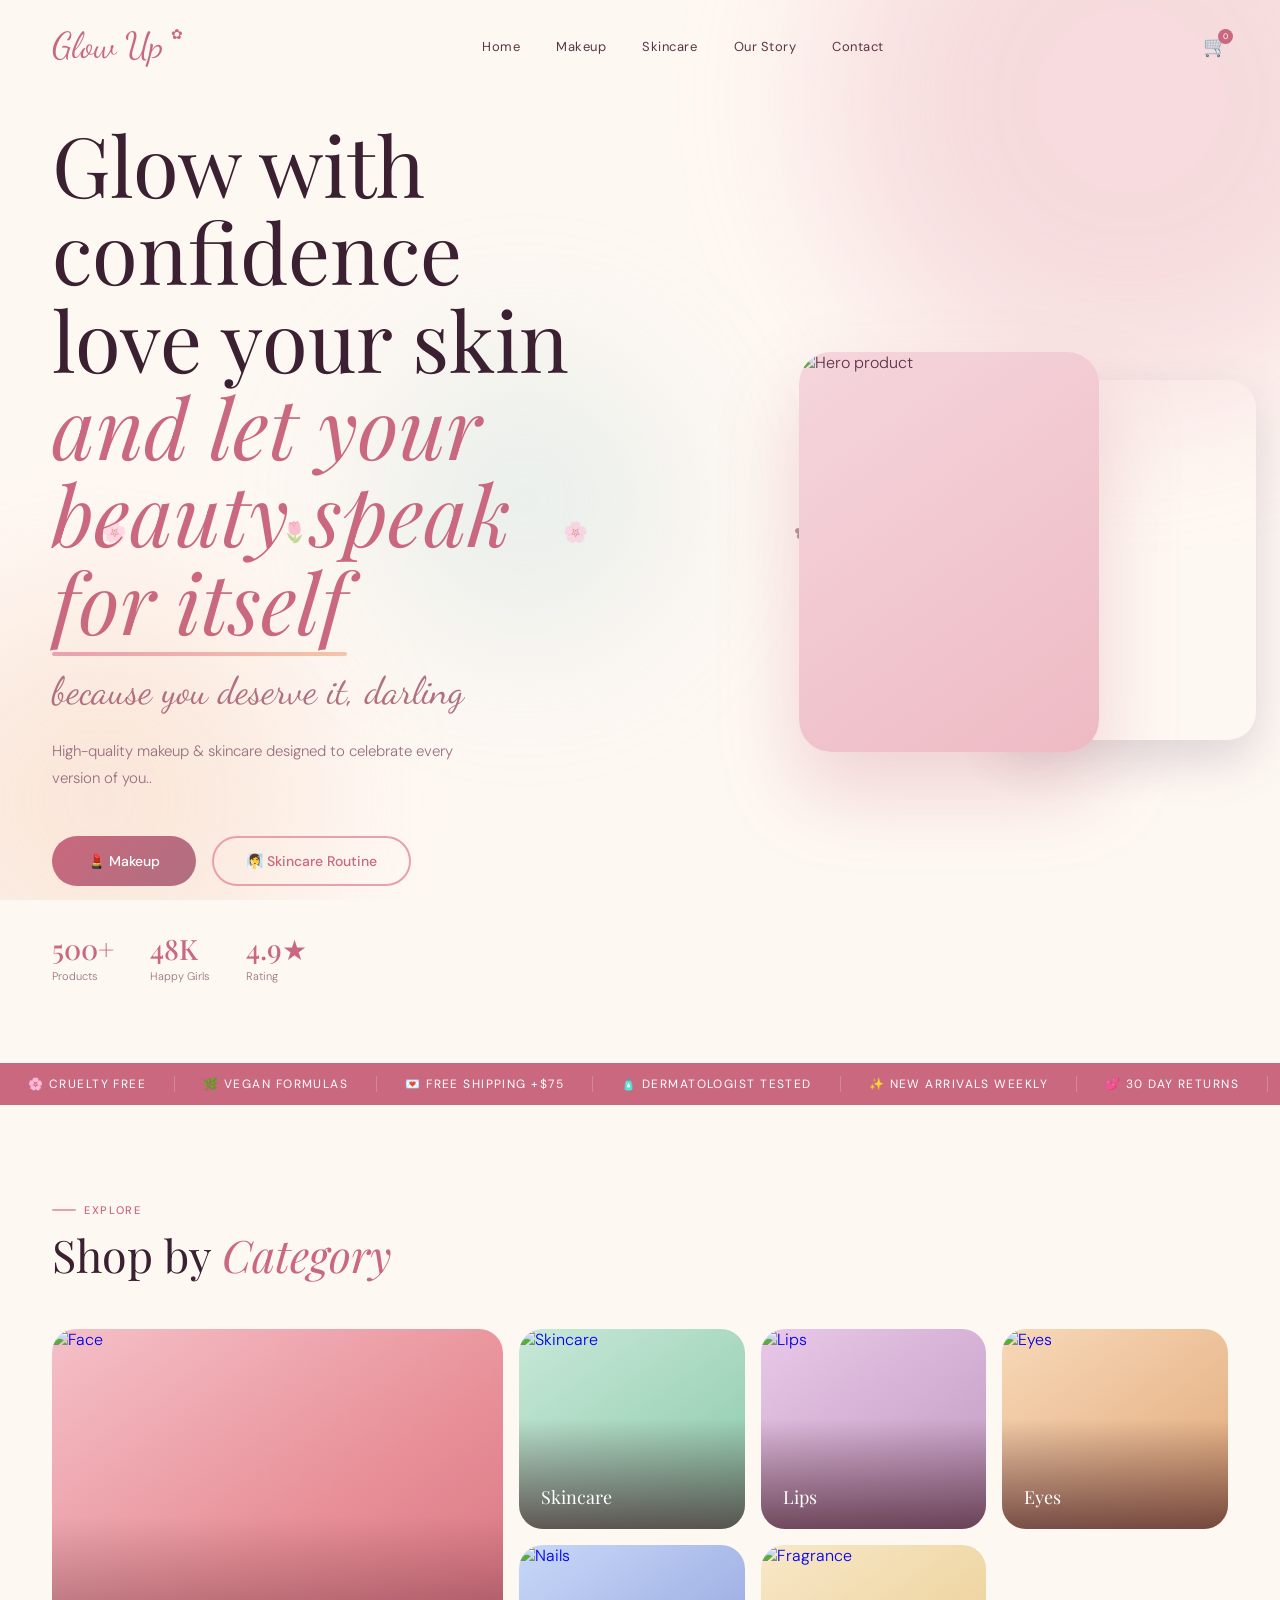
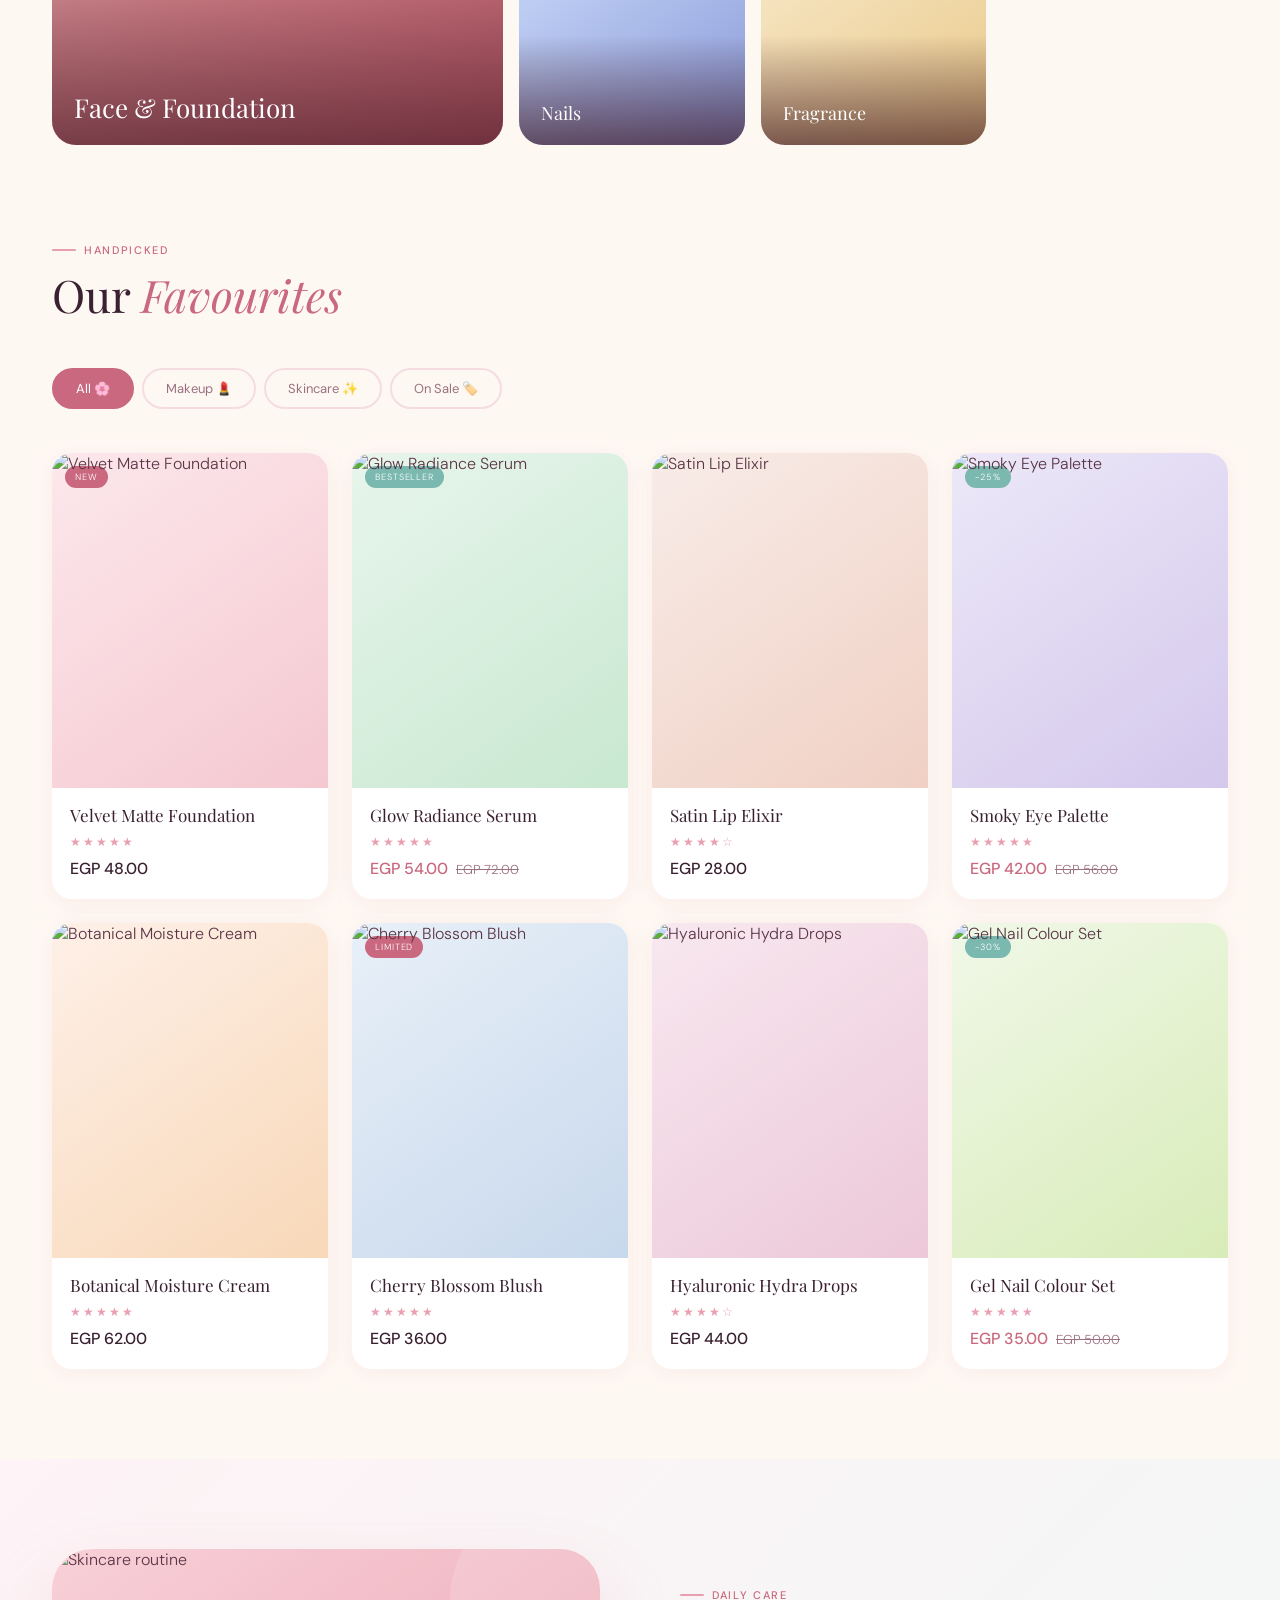
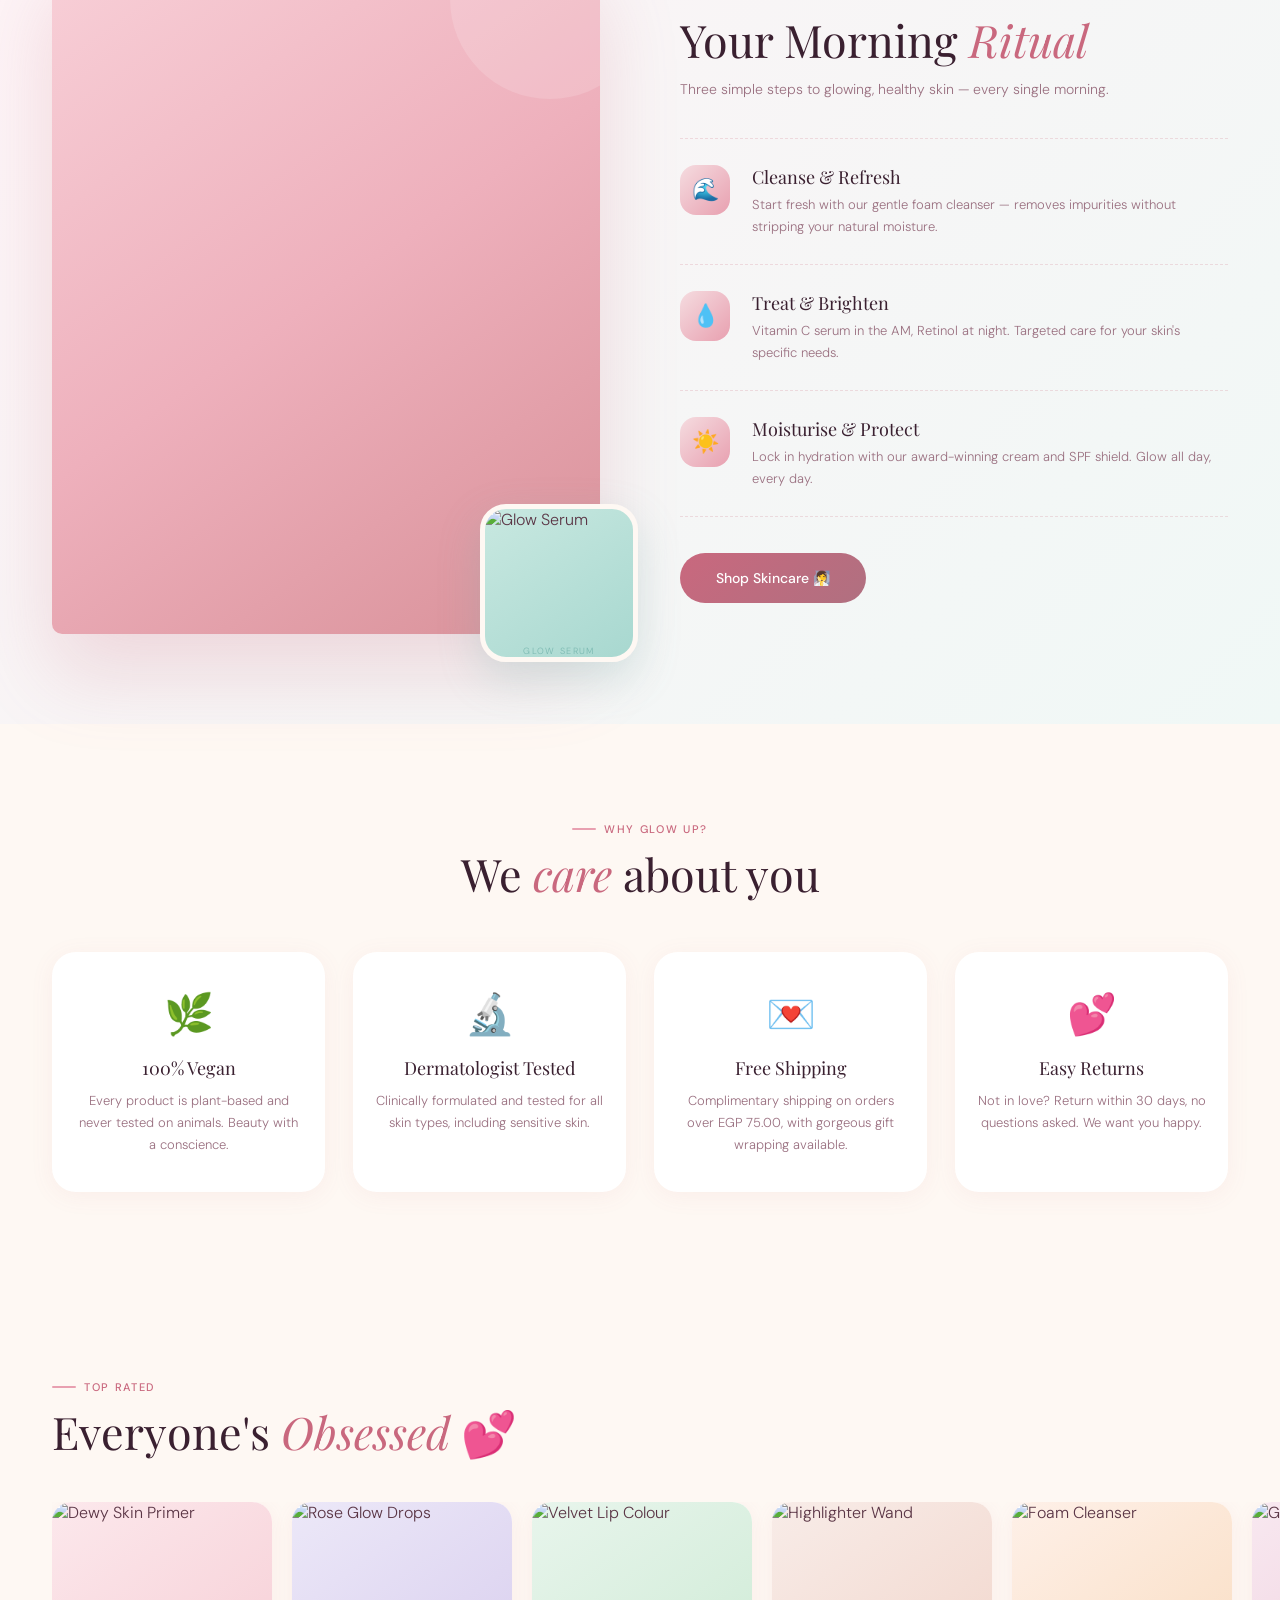
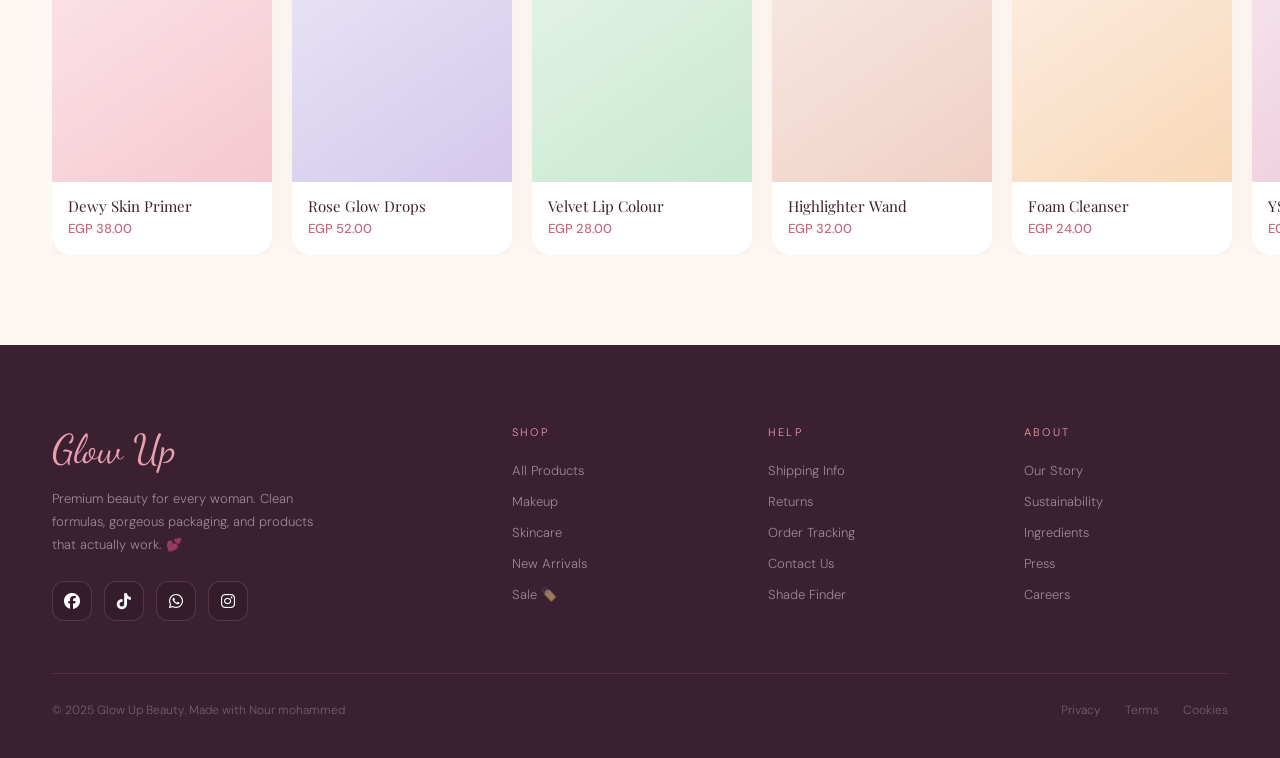
==== index.html @ ae04ba43 "Add files via upload" ====
<!DOCTYPE html>
<html lang="en">

<head>
    <meta charset="UTF-8" />
    <meta name="viewport" content="width=device-width, initial-scale=1.0" />
    <title>Glow Up</title>
    <link
        href="https://fonts.googleapis.com/css2?family=Playfair+Display:ital,wght@0,400;0,500;0,700;1,400;1,500&family=DM+Sans:wght@300;400;500&family=Dancing+Script:wght@500;600&display=swap"
        rel="stylesheet" />
    <link rel="stylesheet" href="css/home.css">
    <link rel="stylesheet" href="https://cdnjs.cloudflare.com/ajax/libs/font-awesome/6.5.0/css/all.min.css">

</head>

<body>

    <div class="blob-bg">
        <div class="blob blob-1"></div>
        <div class="blob blob-2"></div>
        <div class="blob blob-3"></div>
    </div>

    <!-- NAV -->
    <nav id="nav">
        <a href="index.html" class="nav-logo">Glow Up</a>
        <ul class="nav-links">
            <li><a href="index.html">Home</a></li>
            <li><a href="Makeup.html">Makeup</a></li>
            <li><a href="Skincare.html">Skincare</a></li>
            <li><a href="about.html">Our Story</a></li>
            <li><a href="contact.html">Contact</a></li>
        </ul>
        <div class="nav-right">
            <button class="nav-icon-btn" style="position:relative" onclick="window.location='cart.html'">🛒<span class="cart-dot" id="cartBadge">0</span></button>

        </div>
    </nav>

    <!-- HERO -->
    <section class="hero">
        <span class="petal" style="left:8%;animation-duration:12s;animation-delay:0s">🌸</span>
        <span class="petal" style="left:22%;animation-duration:16s;animation-delay:3s">🌷</span>
        <span class="petal" style="left:62%;animation-duration:14s;animation-delay:6s">✿</span>
        <span class="petal" style="left:82%;animation-duration:18s;animation-delay:2s">🌺</span>
        <span class="petal" style="left:44%;animation-duration:15s;animation-delay:8s">🌸</span>

        <div>

            <h1 class="hero-h1">Glow with confidence<br />love your skin<br /><em>and let your beauty speak for
                    itself</em></h1>
            <p class="hero-script">because you deserve it, darling </p>
            <p class="hero-p">High-quality makeup & skincare designed to celebrate every version of you..</p>
            <div class="hero-btns">
                <a href="Makeup.html" class="btn-rose">💄 Makeup</a>
                <a href="Skincare.html" class="btn-out">🧖‍♀️ Skincare Routine</a>
            </div>
            <div class="hero-trust">
                <div>
                    <div class="trust-num">500+</div>
                    <div class="trust-lbl">Products</div>
                </div>
                <div>
                    <div class="trust-num">48K</div>
                    <div class="trust-lbl">Happy Girls</div>
                </div>
                <div>
                    <div class="trust-num">4.9★</div>
                    <div class="trust-lbl">Rating</div>
                </div>
            </div>
        </div>

        <div class="hero-right">
            <div class="hero-card-b2"></div>
            <div class="hero-card-b1"></div>
            <div class="hero-card-main">
                <img src="https://i.pinimg.com/736x/18/71/a4/1871a467db45f129f87422a3c00dd662.jpg" alt="Hero product" />
            </div>

    </section>

    <!-- MARQUEE -->
    <div class="marquee-wrap">
        <div class="marquee-track">
            <span class="m-item">🌸 Cruelty Free</span>
            <span class="m-item">🌿 Vegan Formulas</span>
            <span class="m-item">💌 Free Shipping +$75</span>
            <span class="m-item">🧴 Dermatologist Tested</span>
            <span class="m-item">✨ New Arrivals Weekly</span>
            <span class="m-item">💕 30 Day Returns</span>
            <span class="m-item">🎁 Gift Wrapping Available</span>
            <span class="m-item">🌸 Cruelty Free</span>
            <span class="m-item">🌿 Vegan Formulas</span>
            <span class="m-item">💌 Free Shipping +$75</span>
            <span class="m-item">🧴 Dermatologist Tested</span>
            <span class="m-item">✨ New Arrivals Weekly</span>
            <span class="m-item">💕 30 Day Returns</span>
            <span class="m-item">🎁 Gift Wrapping Available</span>
        </div>
    </div>

    <!-- CATEGORIES -->
    <section class="categories" id="categories">
        <div class="sec-row reveal">
            <div>
                <div class="sec-tag">Explore</div>
                <h2 class="sec-h2">Shop by <em>Category</em></h2>
            </div>

        </div>
        <div class="cat-grid">
            <a href="Makeup.html" class="cat-card reveal">
                <div class="cat-bg"><img src="https://i.pinimg.com/1200x/25/51/da/2551da0930f38ad7cddb419e15d4d0eb.jpg"
                        alt="Face" /></div>
                <div class="cat-overlay"></div>
                <div class="cat-content">
                    <div class="cat-name">Face & Foundation</div>

                </div>
            </a>
            <a href="Skincare_.html" class="cat-card reveal d1">
                <div class="cat-bg"><img src="https://i.pinimg.com/736x/aa/e2/d4/aae2d41bcb7ec8889e445e92ee07452a.jpg"
                        alt="Skincare" /></div>
                <div class="cat-overlay"></div>
                <div class="cat-content">
                    <div class="cat-name">Skincare</div>

                </div>
            </a>
            <a href="Makeup.html" class="cat-card reveal d2">
                <div class="cat-bg"><img src="https://i.pinimg.com/1200x/0c/2c/6e/0c2c6ec163253e1f7756aea513440b0b.jpg"
                        alt="Lips" /></div>
                <div class="cat-overlay"></div>
                <div class="cat-content">
                    <div class="cat-name">Lips</div>

                </div>
            </a>
            <a href="Makeup.html" class="cat-card reveal d1">
                <div class="cat-bg"><img src="https://i.pinimg.com/1200x/0c/9b/0e/0c9b0e131c86db20d118944507cbe08d.jpg"
                        alt="Eyes" /></div>
                <div class="cat-overlay"></div>
                <div class="cat-content">
                    <div class="cat-name">Eyes</div>
                </div>
            </a>
            <a href="Makeup.html" class="cat-card reveal d2">
                <div class="cat-bg"><img src="https://i.pinimg.com/736x/a7/5c/b4/a75cb46e23aae091975c296e1f2c3ee5.jpg"
                        alt="Nails" /></div>
                <div class="cat-overlay"></div>
                <div class="cat-content">
                    <div class="cat-name">Nails</div>

                </div>
            </a>
            <a href="Makeup.html" class="cat-card reveal d3">
                <div class="cat-bg"><img src="https://i.pinimg.com/736x/68/8d/6e/688d6e87593246f7adbda338f83ecf80.jpg"
                        alt="Fragrance" /></div>
                <div class="cat-overlay"></div>
                <div class="cat-content">
                    <div class="cat-name">Fragrance</div>

                </div>
            </a>
        </div>
    </section>

    <!-- PRODUCTS -->
    <section class="products" id="featured">
        <div class="sec-row reveal">
            <div>
                <div class="sec-tag">Handpicked</div>
                <h2 class="sec-h2">Our <em>Favourites</em></h2>
            </div>

        </div>
        <div class="tabs reveal">
            <button class="tab active" onclick="filterTab(this,'all')">All 🌸</button>
            <button class="tab" onclick="filterTab(this,'makeup')">Makeup 💄</button>
            <button class="tab" onclick="filterTab(this,'skincare')">Skincare ✨</button>
            <button class="tab" onclick="filterTab(this,'sale')">On Sale 🏷️</button>
        </div>
        <div class="prod-grid" id="prodGrid">
            <div class="prod reveal" data-cat="makeup">
                <div class="prod-img"><span class="badge">New</span><img
                        src="https://i.pinimg.com/1200x/7f/34/fd/7f34fd10ebd13980e7bce64419c363cf.jpg"
                        alt="Velvet Matte Foundation" /><button class="hover-add" onclick="addCart(event)">Add to Bag
                        🛒</button></div>
                <div class="prod-info">

                    <div class="prod-name">Velvet Matte Foundation</div>
                    <div class="prod-stars">★★★★★</div>
                    <div><span class="prod-price">EGP 48.00</span></div>
                </div>
            </div>
            <div class="prod reveal d1" data-cat="skincare">
                <div class="prod-img"><span class="badge sale">Bestseller</span><img
                        src="https://i.pinimg.com/736x/35/a3/4c/35a34c01f4db5cb65dfeeb4a2d2e8bf1.jpg"
                        alt="Glow Radiance Serum" /><button class="hover-add" onclick="addCart(event)">Add to Bag
                        🛒</button></div>
                <div class="prod-info">

                    <div class="prod-name">Glow Radiance Serum</div>
                    <div class="prod-stars">★★★★★</div>
                    <div><span class="prod-price sale-price">EGP 54.00</span><span class="prod-old">EGP 72.00</span>
                    </div>
                </div>
            </div>
            <div class="prod reveal d2" data-cat="makeup">
                <div class="prod-img"><img src="https://i.pinimg.com/736x/fd/11/20/fd1120d1fab6c0fcf7e44b5d46c201a2.jpg"
                        alt="Satin Lip Elixir" /><button class="hover-add" onclick="addCart(event)">Add to Bag
                        🛒</button></div>
                <div class="prod-info">

                    <div class="prod-name">Satin Lip Elixir</div>
                    <div class="prod-stars">★★★★☆</div>
                    <div><span class="prod-price">EGP 28.00</span></div>
                </div>
            </div>
            <div class="prod reveal d3" data-cat="makeup">
                <div class="prod-img"><span class="badge sale">-25%</span><img
                        src="https://i.pinimg.com/1200x/56/a1/3a/56a13ac097ee21cbe77b32923108233c.jpg"
                        alt="Smoky Eye Palette" /><button class="hover-add" onclick="addCart(event)">Add to Bag
                        🛒</button></div>
                <div class="prod-info">

                    <div class="prod-name">Smoky Eye Palette</div>
                    <div class="prod-stars">★★★★★</div>
                    <div><span class="prod-price sale-price">EGP 42.00</span><span class="prod-old">EGP 56.00</span>
                    </div>
                </div>
            </div>
            <div class="prod reveal" data-cat="skincare">
                <div class="prod-img"><img src="https://i.pinimg.com/736x/20/ca/63/20ca6335a0e33a94039e27abe478da3f.jpg"
                        alt="Botanical Moisture Cream" /><button class="hover-add" onclick="addCart(event)">Add to Bag
                        🛒</button></div>
                <div class="prod-info">

                    <div class="prod-name">Botanical Moisture Cream</div>
                    <div class="prod-stars">★★★★★</div>
                    <div><span class="prod-price">EGP 62.00</span></div>
                </div>
            </div>
            <div class="prod reveal d1" data-cat="makeup">
                <div class="prod-img"><span class="badge">Limited</span><img
                        src="https://i.pinimg.com/736x/76/9a/b9/769ab999d431da5dda77c849b07eec3c.jpg"
                        alt="Cherry Blossom Blush" /><button class="hover-add" onclick="addCart(event)">Add to Bag
                        🛒</button></div>
                <div class="prod-info">

                    <div class="prod-name">Cherry Blossom Blush</div>
                    <div class="prod-stars">★★★★★</div>
                    <div><span class="prod-price">EGP 36.00</span></div>
                </div>
            </div>
            <div class="prod reveal d2" data-cat="skincare">
                <div class="prod-img"><img src="https://i.pinimg.com/736x/c5/57/ca/c557ca576bd1f0b864837893cc89ceca.jpg"
                        alt="Hyaluronic Hydra Drops" /><button class="hover-add" onclick="addCart(event)">Add to Bag
                        🛒</button></div>
                <div class="prod-info">

                    <div class="prod-name">Hyaluronic Hydra Drops</div>
                    <div class="prod-stars">★★★★☆</div>
                    <div><span class="prod-price">EGP 44.00</span></div>
                </div>
            </div>
            <div class="prod reveal d3" data-cat="makeup">
                <div class="prod-img"><span class="badge sale">-30%</span><img
                        src="https://i.pinimg.com/736x/1f/20/da/1f20da086e1d38dbdce9cee7ef42c6fb.jpg"
                        alt="Gel Nail Colour Set" /><button class="hover-add" onclick="addCart(event)">Add to Bag
                        🛒</button></div>
                <div class="prod-info">

                    <div class="prod-name">Gel Nail Colour Set</div>
                    <div class="prod-stars">★★★★★</div>
                    <div><span class="prod-price sale-price">EGP 35.00</span><span class="prod-old">EGP 50.00</span>
                    </div>
                </div>
            </div>
        </div>
    </section>

    <!-- RITUAL -->
    <section class="ritual" id="ritual">
        <div class="ritual-inner">
            <div class="ritual-visual reveal">
                <div class="ritual-main"><img
                        src="https://copilot.microsoft.com/th/id/BCO.86a37b16-3ef7-4281-b2de-22a6c068b9cf.png"
                        alt="Skincare routine" /></div>
                <div class="ritual-accent"><img
                        src="https://i.pinimg.com/736x/69/fd/dc/69fddca544930639dccf1e90306bfb5e.jpg"
                        alt="Glow Serum" /><span class="ra-t">Glow
                        Serum</span></div>
            </div>
            <div class="reveal d1">
                <div class="sec-tag">Daily Care</div>
                <h2 class="sec-h2" style="margin-bottom:12px">Your Morning <em>Ritual</em></h2>
                <p style="font-size:14px;color:var(--text-soft);margin-bottom:36px;line-height:1.7">Three simple steps
                    to glowing, healthy skin — every single morning.</p>
                <div class="rsteps">
                    <div class="rstep">
                        <div class="rstep-ico">🌊</div>
                        <div>
                            <div class="rstep-title">Cleanse & Refresh</div>
                            <div class="rstep-desc">Start fresh with our gentle foam cleanser — removes impurities
                                without stripping your natural moisture.</div>
                        </div>
                    </div>
                    <div class="rstep">
                        <div class="rstep-ico">💧</div>
                        <div>
                            <div class="rstep-title">Treat & Brighten</div>
                            <div class="rstep-desc">Vitamin C serum in the AM, Retinol at night. Targeted care for your
                                skin's specific needs.</div>
                        </div>
                    </div>
                    <div class="rstep">
                        <div class="rstep-ico">☀️</div>
                        <div>
                            <div class="rstep-title">Moisturise & Protect</div>
                            <div class="rstep-desc">Lock in hydration with our award-winning cream and SPF shield. Glow
                                all day, every day.</div>
                        </div>
                    </div>
                </div>
                <a href="shop.html#skincare" class="btn-rose" style="margin-top:36px;display:inline-block">Shop Skincare
                    🧖‍♀️</a>
            </div>
        </div>
    </section>

    <!-- WHY US -->
    <section class="why">
        <div class="reveal">
            <div class="sec-tag" style="justify-content:center;margin-bottom:12px">Why Glow Up?</div>
            <h2 class="sec-h2" style="text-align:center">We <em>care</em> about you</h2>
        </div>
        <div class="why-grid">
            <div class="why-card reveal"><span class="why-ico">🌿</span>
                <div class="why-title">100% Vegan</div>
                <div class="why-desc">Every product is plant-based and never tested on animals. Beauty with a
                    conscience.</div>
            </div>
            <div class="why-card reveal d1"><span class="why-ico">🔬</span>
                <div class="why-title">Dermatologist Tested</div>
                <div class="why-desc">Clinically formulated and tested for all skin types, including sensitive skin.
                </div>
            </div>
            <div class="why-card reveal d2"><span class="why-ico">💌</span>
                <div class="why-title">Free Shipping</div>
                <div class="why-desc">Complimentary shipping on orders over EGP 75.00, with gorgeous gift wrapping
                    available.
                </div>
            </div>
            <div class="why-card reveal d3"><span class="why-ico">💕</span>
                <div class="why-title">Easy Returns</div>
                <div class="why-desc">Not in love? Return within 30 days, no questions asked. We want you happy.</div>
            </div>
        </div>
    </section>

    <!-- SCROLL BESTSELLERS -->
    <div class="scroll-sec">
        <div class="scroll-head">
            <div class="sec-tag">Top Rated</div>
            <h2 class="sec-h2">Everyone's <em>Obsessed</em> 💕</h2>
        </div>
        <div class="scroll-track">
            <div class="sc-card">
                <div class="sc-img"><img src="https://i.pinimg.com/736x/62/66/40/62664087137a5be99b874962dbb7a8ad.jpg"
                        alt="Dewy Skin Primer" /></div>
                <div class="sc-info">
                    <div class="sc-name">Dewy Skin Primer</div>
                    <div class="sc-price">EGP 38.00</div>
                </div>
            </div>
            <div class="sc-card">
                <div class="sc-img"><img src="https://i.pinimg.com/736x/d7/4d/00/d74d00e5d76e7b895ca6d8186373c393.jpg"
                        alt="Rose Glow Drops" /></div>
                <div class="sc-info">
                    <div class="sc-name">Rose Glow Drops</div>
                    <div class="sc-price">EGP 52.00</div>
                </div>
            </div>
            <div class="sc-card">
                <div class="sc-img"><img src="https://i.pinimg.com/736x/58/1b/2c/581b2c895b21ff964ec762b52f1b3b9f.jpg"
                        alt="Velvet Lip Colour" /></div>
                <div class="sc-info">
                    <div class="sc-name">Velvet Lip Colour</div>
                    <div class="sc-price">EGP 28.00</div>
                </div>
            </div>
            <div class="sc-card">
                <div class="sc-img"><img src="https://i.pinimg.com/1200x/76/e4/aa/76e4aacc0ace29179ae837668d598582.jpg"
                        alt="Highlighter Wand" /></div>
                <div class="sc-info">
                    <div class="sc-name">Highlighter Wand</div>
                    <div class="sc-price">EGP 32.00</div>
                </div>
            </div>
            <div class="sc-card">
                <div class="sc-img"><img src="https://i.pinimg.com/736x/f2/e2/0b/f2e20b77609e2778247c86d663a04aa7.jpg"
                        alt="Foam Cleanser" /></div>
                <div class="sc-info">
                    <div class="sc-name">Foam Cleanser</div>
                    <div class="sc-price">EGP 24.00</div>
                </div>
            </div>
            <div class="sc-card">
                <div class="sc-img"><img src="https://i.pinimg.com/736x/96/87/c0/9687c03f27a1055cb6e4426dbd15bf42.jpg"
                        alt="Gel Nail Drops" /></div>
                <div class="sc-info">
                    <div class="sc-name">YSL Black Opium Perfume</div>
                    <div class="sc-price">EGP 18.00</div>
                </div>
            </div>
        </div>
    </div>


    <!-- FOOTER -->
    <footer>
        <div class="foot-grid">
            <div>
                <div class="foot-logo">Glow Up</div>
                <p class="foot-p">Premium beauty for every woman. Clean formulas, gorgeous packaging, and products that
                    actually work. 💕</p>
                <div class="foot-socials">
                    <a href="#" class="fsoc"><i class="fab fa-facebook"></i></a>
                    <a href="#" class="fsoc"><i class="fab fa-tiktok"></i></a>
                    <a href="#" class="fsoc"><i class="fab fa-whatsapp"></i></a>
                    <a href="#" class="fsoc"><i class="fab fa-instagram"></i></a>
                </div>
            </div>
            <div class="foot-col">
                <div class="foot-title">Shop</div>
                <ul>
                    <li><a href="Makeup.html">All Products</a></li>
                    <li><a href="shop.html#makeup">Makeup</a></li>
                    <li><a href="shop.html#skincare">Skincare</a></li>
                    <li><a href="shop.html#new">New Arrivals</a></li>
                    <li><a href="shop.html#sale">Sale 🏷️</a></li>
                </ul>
            </div>
            <div class="foot-col">
                <div class="foot-title">Help</div>
                <ul>
                    <li><a href="#">Shipping Info</a></li>
                    <li><a href="#">Returns</a></li>
                    <li><a href="#">Order Tracking</a></li>
                    <li><a href="contact.html">Contact Us</a></li>
                    <li><a href="#">Shade Finder</a></li>
                </ul>
            </div>
            <div class="foot-col">
                <div class="foot-title">About</div>
                <ul>
                    <li><a href="about.html">Our Story</a></li>
                    <li><a href="#">Sustainability</a></li>
                    <li><a href="#">Ingredients</a></li>
                    <li><a href="#">Press</a></li>
                    <li><a href="#">Careers</a></li>
                </ul>
            </div>
        </div>
        <div class="foot-bottom">
            <p class="foot-copy">© 2025 Glow Up Beauty. Made with Nour mohammed</p>
            <div class="foot-links"><a href="#">Privacy</a><a href="#">Terms</a><a href="#">Cookies</a></div>
        </div>
    </footer>

    <button id="stb" onclick="window.scrollTo({top:0,behavior:'smooth'})">↑</button>

    <script>
        // NAV + SCROLL TOP
        const navbar = document.getElementById('nav');
        const stb = document.getElementById('stb');
        window.addEventListener('scroll', () => {
            navbar.classList.toggle('scrolled', scrollY > 60);
            stb.classList.toggle('show', scrollY > 400);
        });

        // REVEAL
        const obs = new IntersectionObserver(entries => {
            entries.forEach(e => { if (e.isIntersecting) e.target.classList.add('in'); });
        }, { threshold: 0.1 });
        document.querySelectorAll('.reveal').forEach(el => obs.observe(el));

        // CART
        function getCart(){ try{return JSON.parse(localStorage.getItem('glowup_cart'))||[];}catch{return[];} }
        function saveCart(c){ localStorage.setItem('glowup_cart',JSON.stringify(c)); }
        function addCart(e) {
            const card = e.target.closest('.prod');
            const name = card ? card.querySelector('.prod-name').textContent : 'Product';
            const priceEl = card ? card.querySelector('.prod-price') : null;
            const price = priceEl ? parseFloat(priceEl.textContent.replace('EGP ','')) : 0;
            const imgEl = card ? card.querySelector('img') : null;
            const img = imgEl ? imgEl.src : '';
            const cart = getCart();
            const ex = cart.find(i=>i.name===name);
            if(ex){ex.qty++;}else{cart.push({name,price,img,cat:'Glow Up',qty:1});}
            saveCart(cart);
            const badge = document.getElementById('cartBadge');
            const count = cart.reduce((s,i)=>s+i.qty,0);
            badge.textContent = count;
            badge.style.transform = 'scale(1.6)';
            setTimeout(() => badge.style.transform = '', 300);
            const btn = e.target;
            const orig = btn.textContent;
            btn.textContent = '✓ Added! 🎉';
            btn.style.background = 'linear-gradient(135deg,#7ab8b0,#5a9890)';
            setTimeout(() => { btn.textContent = orig; btn.style.background = ''; }, 2000);
        }
        // Init badge from localStorage
        (function(){ const c=JSON.parse(localStorage.getItem('glowup_cart')||'[]'); const n=c.reduce((s,i)=>s+i.qty,0); document.getElementById('cartBadge').textContent=n; })();



        // TABS FILTER
        function filterTab(btn, cat) {
            document.querySelectorAll('.tab').forEach(b => b.classList.remove('active'));
            btn.classList.add('active');
            document.querySelectorAll('.prod').forEach(c => {
                const show = cat === 'all' || c.dataset.cat === cat || (cat === 'sale' && c.querySelector('.badge.sale'));
                c.style.display = show ? '' : 'none';
            });
        }

        // NEWSLETTER
        function subscribe(btn) {
            const email = document.getElementById('nlEmail');
            if (!email.value || !email.value.includes('@')) {
                email.style.borderColor = 'rgba(255,200,200,0.8)';
                email.placeholder = 'Please enter a valid email 💕';
                setTimeout(() => { email.style.borderColor = ''; email.placeholder = 'Your email address'; }, 2500);
                return;
            }
            btn.textContent = '🎉 You\'re in! Check your inbox!';
            btn.style.background = 'linear-gradient(135deg,#c8e8d0,#a8d8b8)';
            email.value = '';
        }
    </script>
     <script src="cart.js"></script>
</body>

</html>
---- css/home.css ----
:root {
        --rose: #e8a0b0;
        --rose-deep: #c9687e;
        --blush: #f5dce0;
        --peach: #f5c4a8;
        --cream: #fef8f3;
        --mauve: #b07080;
        --teal: #7ab8b0;
        --teal-light: #b8dbd8;
        --dark: #3a2030;
        --text: #5a3545;
        --text-soft: #9a7080;
        --white: #fffaf8;
    }

    *,
    *::before,
    *::after {
        margin: 0;
        padding: 0;
        box-sizing: border-box;
    }

    html {
        scroll-behavior: smooth;
    }

    body {
        background: var(--cream);
        color: var(--text);
        font-family: 'DM Sans', sans-serif;
        font-weight: 300;
        overflow-x: hidden;
    }

    /* BLOB BG */
    .blob-bg {
        position: fixed;
        inset: 0;
        z-index: -1;
        pointer-events: none;
        overflow: hidden;
    }

    .blob {
        position: absolute;
        border-radius: 50%;
        filter: blur(80px);
        opacity: 0.32;
    }

    .blob-1 {
        width: 600px;
        height: 600px;
        background: var(--rose);
        top: -200px;
        right: -150px;
        animation: drift 14s ease-in-out infinite;
    }

    .blob-2 {
        width: 400px;
        height: 400px;
        background: var(--peach);
        bottom: -100px;
        left: -100px;
        animation: drift 18s ease-in-out infinite reverse;
    }

    .blob-3 {
        width: 280px;
        height: 280px;
        background: var(--teal-light);
        top: 40%;
        left: 30%;
        animation: drift 20s ease-in-out infinite 4s;
    }

    @keyframes drift {

        0%,
        100% {
            transform: translate(0, 0) scale(1)
        }

        33% {
            transform: translate(30px, -20px) scale(1.08)
        }

        66% {
            transform: translate(-20px, 30px) scale(0.95)
        }
    }

    /* NAV */
    nav {
        position: fixed;
        top: 0;
        left: 0;
        right: 0;
        z-index: 900;
        padding: 24px 52px;
        display: flex;
        align-items: center;
        justify-content: space-between;
        transition: all 0.5s;
    }

    nav.scrolled {
        background: rgba(255, 250, 248, 0.9);
        backdrop-filter: blur(20px);
        padding: 16px 52px;
        box-shadow: 0 4px 40px rgba(200, 100, 120, 0.08);
    }

    .nav-logo {
        font-family: 'Dancing Script', cursive;
        font-size: 36px;
        color: var(--rose-deep);
        text-decoration: none;
        position: relative;
    }

    .nav-logo::after {
        content: '✿';
        font-size: 14px;
        position: absolute;
        top: 2px;
        right: -20px;
        animation: spin 6s linear infinite;
    }

    @keyframes spin {
        to {
            transform: rotate(360deg)
        }
    }

    .nav-links {
        display: flex;
        gap: 36px;
        list-style: none;
    }

    .nav-links a {
        color: var(--text);
        text-decoration: none;
        font-size: 13px;
        font-weight: 400;
        letter-spacing: 0.04em;
        transition: color 0.3s;
        position: relative;
    }

    .nav-links a::after {
        content: '';
        position: absolute;
        bottom: -3px;
        left: 50%;
        right: 50%;
        height: 2px;
        background: var(--rose-deep);
        border-radius: 2px;
        transition: left 0.3s, right 0.3s;
    }

    .nav-links a:hover {
        color: var(--rose-deep);
    }

    .nav-links a:hover::after {
        left: 0;
        right: 0;
    }

    .nav-right {
        display: flex;
        gap: 18px;
        align-items: center;
    }

    .nav-icon-btn {
        background: none;
        border: none;
        font-size: 20px;
        cursor: pointer;
        transition: transform 0.3s;
        position: relative;
    }

    .nav-icon-btn:hover {
        transform: scale(1.2);
    }

    .cart-dot {
        position: absolute;
        top: -5px;
        right: -5px;
        width: 15px;
        height: 15px;
        border-radius: 50%;
        background: var(--rose-deep);
        font-size: 8px;
        color: #fff;
        display: flex;
        align-items: center;
        justify-content: center;
        font-family: 'DM Sans', sans-serif;
    }

    .nav-cta {
        background: linear-gradient(135deg, var(--rose-deep), var(--mauve));
        color: #fff;
        border: none;
        border-radius: 50px;
        padding: 10px 24px;
        font-family: 'DM Sans', sans-serif;
        font-size: 12px;
        font-weight: 500;
        cursor: pointer;
        text-decoration: none;
        transition: transform 0.3s, box-shadow 0.3s;
        display: inline-block;
    }

    .nav-cta:hover {
        transform: translateY(-2px);
        box-shadow: 0 8px 24px rgba(200, 100, 120, 0.35);
    }

    /* HERO */
    .hero {
        min-height: 100vh;
        display: grid;
        grid-template-columns: 1fr 1fr;
        align-items: center;
        padding: 120px 52px 80px;
        gap: 60px;
        position: relative;
        overflow: hidden;
    }

    .petal {
        position: absolute;
        opacity: 0.5;
        animation: floatUp linear infinite;
        pointer-events: none;
        font-size: 20px;
    }

    @keyframes floatUp {
        0% {
            transform: translateY(100vh) rotate(0deg);
            opacity: 0
        }

        10% {
            opacity: 0.5
        }

        90% {
            opacity: 0.3
        }

        100% {
            transform: translateY(-120px) rotate(720deg);
            opacity: 0
        }
    }

    .hero-pill {
        display: inline-flex;
        align-items: center;
        gap: 8px;
        background: rgba(232, 160, 176, 0.18);
        border: 1px solid rgba(232, 160, 176, 0.5);
        border-radius: 50px;
        padding: 8px 18px;
        font-size: 12px;
        color: var(--rose-deep);
        margin-bottom: 28px;
        animation: fadeUp 0.8s ease both;
    }

    .hero-h1 {
        font-family: 'Playfair Display', serif;
        font-size: clamp(48px, 6.5vw, 88px);
        font-weight: 400;
        line-height: 1.05;
        color: var(--dark);
        margin-bottom: 24px;
        animation: fadeUp 0.9s ease 0.1s both;
    }

    .hero-h1 em {
        font-style: italic;
        color: var(--rose-deep);
        position: relative;
    }

    .hero-h1 em::after {
        content: '';
        position: absolute;
        left: 0;
        right: 0;
        bottom: 0;
        height: 4px;
        background: linear-gradient(90deg, var(--rose), var(--peach));
        border-radius: 4px;
        transform: scaleX(0);
        transform-origin: left;
        animation: lineGrow 1s ease 1.2s both;
    }

    @keyframes lineGrow {
        to {
            transform: scaleX(1)
        }
    }

    .hero-script {
        font-family: 'Dancing Script', cursive;
        font-size: clamp(24px, 3vw, 40px);
        color: var(--mauve);
        margin-bottom: 24px;
        animation: fadeUp 0.9s ease 0.2s both;
    }

    .hero-p {
        font-size: 15px;
        line-height: 1.8;
        color: var(--text-soft);
        max-width: 420px;
        margin-bottom: 44px;
        animation: fadeUp 0.9s ease 0.3s both;
    }

    @keyframes fadeUp {
        from {
            opacity: 0;
            transform: translateY(28px)
        }

        to {
            opacity: 1;
            transform: translateY(0)
        }
    }

    .hero-btns {
        display: flex;
        gap: 16px;
        flex-wrap: wrap;
        animation: fadeUp 0.9s ease 0.4s both;
    }

    .btn-rose {
        background: linear-gradient(135deg, var(--rose-deep), var(--mauve));
        color: #fff;
        border: none;
        border-radius: 50px;
        padding: 16px 36px;
        font-family: 'DM Sans', sans-serif;
        font-size: 14px;
        font-weight: 500;
        cursor: pointer;
        text-decoration: none;
        transition: transform 0.3s, box-shadow 0.3s;
        display: inline-block;
    }

    .btn-rose:hover {
        transform: translateY(-3px) scale(1.02);
        box-shadow: 0 12px 32px rgba(200, 100, 120, 0.4);
    }

    .btn-out {
        background: transparent;
        color: var(--rose-deep);
        border: 2px solid var(--rose);
        border-radius: 50px;
        padding: 14px 32px;
        font-family: 'DM Sans', sans-serif;
        font-size: 14px;
        font-weight: 500;
        cursor: pointer;
        text-decoration: none;
        transition: all 0.3s;
        display: inline-block;
    }

    .btn-out:hover {
        background: var(--blush);
        border-color: var(--rose-deep);
        transform: translateY(-2px);
    }

    .hero-trust {
        display: flex;
        gap: 36px;
        margin-top: 44px;
        animation: fadeUp 0.9s ease 0.5s both;
    }

    .trust-num {
        font-family: 'Playfair Display', serif;
        font-size: 28px;
        color: var(--rose-deep);
        font-weight: 500;
    }

    .trust-lbl {
        font-size: 11px;
        color: var(--text-soft);
        margin-top: 2px;
    }

    /* Hero Right */
    .hero-right {
        position: relative;
        display: flex;
        align-items: center;
        justify-content: center;
        animation: fadeUp 1s ease 0.2s both;
    }

    .hero-card-main {
        width: 300px;
        height: 400px;
        background: linear-gradient(145deg, #f5d5dc, #eebac4);
        border-radius: 32px;
        display: flex;
        align-items: center;
        justify-content: center;
        flex-direction: column;
        gap: 12px;
        position: relative;
        box-shadow: 0 40px 80px rgba(200, 100, 120, 0.25);
        z-index: 3;
    }

    .hero-card-main .c-emoji {
        font-size: 80px;
    }

    .hero-card-main .c-lbl {
        font-size: 10px;
        letter-spacing: 0.2em;
        color: rgba(90, 30, 50, 0.5);
        text-transform: uppercase;
    }

    .hero-card-b1 {
        position: absolute;
        width: 260px;
        height: 360px;
        border-radius: 28px;

        top: 28px;
        right: -28px;
        z-index: 2;
        box-shadow: 0 20px 50px rgba(89, 71, 95, 0.2);
    }

    .hero-card-b2 {
        position: absolute;
        width: 240px;
        height: 340px;
        border-radius: 24px;
        top: 48px;
        left: -28px;
        z-index: 1;

    }

    .bubble {
        position: absolute;
        background: #fff;
        border-radius: 18px;
        padding: 10px 14px;
        box-shadow: 0 8px 28px rgba(180, 80, 100, 0.15);
        display: flex;
        align-items: center;
        gap: 10px;
        animation: bob 4s ease-in-out infinite;
        z-index: 10;
    }

    .bubble .b-icon {
        font-size: 22px;
    }

    .bubble .b-txt {
        font-size: 11px;
        line-height: 1.4;
    }

    .bubble .b-txt strong {
        color: var(--rose-deep);
        font-size: 13px;
        display: block;
    }

    .bubble-a {
        top: 30px;
        right: -60px;
        animation-delay: 0s;
    }

    .bubble-b {
        bottom: 70px;
        left: -70px;
        animation-delay: 1.5s;
    }

    @keyframes bob {

        0%,
        100% {
            transform: translateY(0)
        }

        50% {
            transform: translateY(-12px)
        }
    }

    /* MARQUEE */
    .marquee-wrap {
        background: var(--rose-deep);
        padding: 13px 0;
        overflow: hidden;
    }

    .marquee-track {
        display: flex;
        animation: marquee 22s linear infinite;
        white-space: nowrap;
    }

    @keyframes marquee {
        from {
            transform: translateX(0)
        }

        to {
            transform: translateX(-50%)
        }
    }

    .m-item {
        display: inline-flex;
        align-items: center;
        gap: 18px;
        padding: 0 28px;
        font-size: 12px;
        letter-spacing: 0.12em;
        text-transform: uppercase;
        color: #fff;
        font-weight: 400;
        border-right: 1px solid rgba(255, 255, 255, 0.2);
        flex-shrink: 0;
    }

    /* SHARED */
    .sec-tag {
        display: inline-flex;
        align-items: center;
        gap: 8px;
        font-size: 11px;
        letter-spacing: 0.15em;
        text-transform: uppercase;
        color: var(--rose-deep);
        margin-bottom: 12px;
        font-weight: 500;
    }

    .sec-tag::before {
        content: '';
        width: 24px;
        height: 2px;
        background: var(--rose);
        border-radius: 2px;
    }

    .sec-h2 {
        font-family: 'Playfair Display', serif;
        font-size: clamp(30px, 3.5vw, 46px);
        font-weight: 400;
        color: var(--dark);
        line-height: 1.15;
    }

    .sec-h2 em {
        font-style: italic;
        color: var(--rose-deep);
    }

    .sec-row {
        display: flex;
        align-items: flex-end;
        justify-content: space-between;
        margin-bottom: 48px;
    }

    .see-all {
        color: var(--rose-deep);
        text-decoration: none;
        font-size: 13px;
        font-weight: 500;
        display: flex;
        align-items: center;
        gap: 6px;
        transition: gap 0.3s;
    }

    .see-all:hover {
        gap: 12px;
    }

    /* CATEGORIES */
    .categories {
        padding: 90px 52px;
    }

    .cat-grid {
        display: grid;
        grid-template-columns: 2fr 1fr 1fr 1fr;
        grid-template-rows: repeat(2, 200px);
        gap: 16px;
    }

    .cat-card {
        border-radius: 24px;
        overflow: hidden;
        position: relative;
        cursor: pointer;
        text-decoration: none;
        transition: transform 0.4s, box-shadow 0.4s;
    }

    .cat-card:hover {
        transform: translateY(-6px);
        box-shadow: 0 20px 50px rgba(200, 100, 120, 0.2);
    }

    .cat-card:nth-child(1) {
        grid-row: span 2;
    }

    .cat-bg {
        width: 100%;
        height: 100%;
        transition: transform 0.6s;
    }

    .cat-card:hover .cat-bg {
        transform: scale(1.06);
    }

    .cat-card:nth-child(1) .cat-bg {
        background: linear-gradient(145deg, #f5c0c8, #e89098, #d06878);
    }

    .cat-card:nth-child(2) .cat-bg {
        background: linear-gradient(145deg, #c8e8d8, #88c8a8);
    }

    .cat-card:nth-child(3) .cat-bg {
        background: linear-gradient(145deg, #e8c8e8, #c098c0);
    }

    .cat-card:nth-child(4) .cat-bg {
        background: linear-gradient(145deg, #f8d8b8, #e0a878);
    }

    .cat-card:nth-child(5) .cat-bg {
        background: linear-gradient(145deg, #c8d8f8, #8898d8);
    }

    .cat-card:nth-child(6) .cat-bg {
        background: linear-gradient(145deg, #f8e8c8, #e8c888);
    }

    .cat-overlay {
        position: absolute;
        inset: 0;
        background: linear-gradient(to top, rgba(60, 20, 30, 0.65) 0%, transparent 55%);
    }

    .cat-content {
        position: absolute;
        bottom: 0;
        left: 0;
        right: 0;
        padding: 20px 22px;
    }

    .cat-ico {
        font-size: 26px;
        margin-bottom: 6px;
        display: block;
    }

    .cat-name {
        font-family: 'Playfair Display', serif;
        font-size: 18px;
        font-weight: 400;
        color: #fff;
    }

    .cat-card:nth-child(1) .cat-name {
        font-size: 26px;
    }

    .cat-cnt {
        font-size: 11px;
        color: rgba(255, 255, 255, 0.7);
        margin-top: 4px;
    }

    /* PRODUCTS */
    .products {
        padding: 0 52px 90px;
    }

    .tabs {
        display: flex;
        gap: 8px;
        margin-bottom: 44px;
    }

    .tab {
        background: transparent;
        border: 2px solid var(--blush);
        border-radius: 50px;
        padding: 10px 22px;
        font-family: 'DM Sans', sans-serif;
        font-size: 13px;
        color: var(--text-soft);
        cursor: pointer;
        transition: all 0.3s;
    }

    .tab.active,
    .tab:hover {
        background: var(--rose-deep);
        border-color: var(--rose-deep);
        color: #fff;
    }

    .prod-grid {
        display: grid;
        grid-template-columns: repeat(4, 1fr);
        gap: 24px;
    }

    .prod {
        border-radius: 20px;
        overflow: hidden;
        background: #fff;
        box-shadow: 0 4px 24px rgba(200, 100, 120, 0.08);
        transition: transform 0.4s, box-shadow 0.4s;
        position: relative;
    }

    .prod:hover {
        transform: translateY(-8px);
        box-shadow: 0 20px 50px rgba(200, 100, 120, 0.18);
    }

    .prod-img {
        height: 335px;
        position: relative;
        overflow: hidden;
        display: flex;
        align-items: center;
        justify-content: center;
        flex-direction: column;
        gap: 8px;
    }

    .prod:nth-child(1) .prod-img {
        background: linear-gradient(145deg, #fce8ec, #f5c8d0);
    }

    .prod:nth-child(2) .prod-img {
        background: linear-gradient(145deg, #e8f5ec, #c8e8d0);
    }

    .prod:nth-child(3) .prod-img {
        background: linear-gradient(145deg, #f8ece8, #f0d0c4);
    }

    .prod:nth-child(4) .prod-img {
        background: linear-gradient(145deg, #ece8f8, #d4c8ec);
    }

    .prod:nth-child(5) .prod-img {
        background: linear-gradient(145deg, #fef0e8, #f8d8b8);
    }

    .prod:nth-child(6) .prod-img {
        background: linear-gradient(145deg, #e8f0f8, #c8d8ec);
    }

    .prod:nth-child(7) .prod-img {
        background: linear-gradient(145deg, #f8e8f0, #ecc8d8);
    }

    .prod:nth-child(8) .prod-img {
        background: linear-gradient(145deg, #f0f8e8, #d8ecb8);
    }

    .prod-emoji {
        font-size: 52px;
    }

    .prod-img-lbl {
        font-size: 9px;
        letter-spacing: 0.15em;
        color: rgba(90, 53, 69, 0.35);
        text-transform: uppercase;
    }

    .badge {
        position: absolute;
        top: 13px;
        left: 13px;
        background: var(--rose-deep);
        color: #fff;
        font-size: 9px;
        letter-spacing: 0.1em;
        text-transform: uppercase;
        padding: 5px 10px;
        border-radius: 50px;
    }

    .badge.sale {
        background: var(--teal);
    }

    .wish-btn {
        position: absolute;
        top: 12px;
        right: 12px;
        width: 34px;
        height: 34px;
        background: rgba(255, 255, 255, 0.85);
        border-radius: 50%;
        border: none;
        cursor: pointer;
        font-size: 16px;
        display: flex;
        align-items: center;
        justify-content: center;
        transition: transform 0.3s;
        backdrop-filter: blur(8px);
    }

    .wish-btn:hover {
        transform: scale(1.15);
    }

    .hover-add {
        position: absolute;
        bottom: 0;
        left: 0;
        right: 0;
        background: linear-gradient(135deg, var(--rose-deep), var(--mauve));
        color: #fff;
        border: none;
        padding: 14px;
        font-family: 'DM Sans', sans-serif;
        font-size: 12px;
        letter-spacing: 0.06em;
        text-transform: uppercase;
        cursor: pointer;
        transform: translateY(100%);
        transition: transform 0.4s;
        font-weight: 500;
    }

    .prod:hover .hover-add {
        transform: translateY(0);
    }

    .prod-info {
        padding: 16px 18px 20px;
    }

    .prod-brand {
        font-size: 10px;
        color: var(--rose-deep);
        letter-spacing: 0.15em;
        text-transform: uppercase;
        margin-bottom: 5px;
    }

    .prod-name {
        font-family: 'Playfair Display', serif;
        font-size: 17px;
        font-weight: 400;
        color: var(--dark);
        margin-bottom: 8px;
    }

    .prod-stars {
        color: var(--rose);
        font-size: 12px;
        letter-spacing: 2px;
        margin-bottom: 8px;
    }

    .prod-price {
        font-size: 16px;
        color: var(--dark);
        font-weight: 500;
    }

    .prod-old {
        font-size: 13px;
        color: var(--text-soft);
        text-decoration: line-through;
        margin-left: 8px;
    }

    .sale-price {
        color: var(--rose-deep);
    }

    /* RITUAL */
    .ritual {
        padding: 90px 52px;
        background: linear-gradient(135deg, #fef3f6 0%, #f0f8f6 100%);
    }

    .ritual-inner {
        display: grid;
        grid-template-columns: 1fr 1fr;
        gap: 80px;
        align-items: center;
    }

    .ritual-visual {
        position: relative;
    }

    .ritual-main {
        width: 100%;
        aspect-ratio: 4/5;
        background: linear-gradient(145deg, #f8d0d8, #eeb0bc, #d89098);
        border-radius: 40px 40px 40px 10px;
        display: flex;
        align-items: center;
        justify-content: center;
        flex-direction: column;
        gap: 14px;
        box-shadow: 0 40px 80px rgba(200, 100, 120, 0.2);
        position: relative;
        overflow: hidden;
    }

    .ritual-main::before {
        content: '';
        position: absolute;
        top: -50px;
        right: -50px;
        width: 200px;
        height: 200px;
        background: rgba(255, 255, 255, 0.15);
        border-radius: 50%;
    }

    .ritual-main .r-emoji {
        font-size: 72px;
        position: relative;
        z-index: 1;
    }

    .ritual-main .r-lbl {
        font-size: 10px;
        letter-spacing: 0.2em;
        color: rgba(255, 255, 255, 0.65);
        text-transform: uppercase;
    }

    .ritual-accent {
        position: absolute;
        bottom: -28px;
        right: -38px;
        width: 158px;
        height: 158px;
        background: linear-gradient(145deg, #c8e8e0, #a8d8d0);
        border-radius: 26px;
        display: flex;
        align-items: center;
        justify-content: center;
        flex-direction: column;
        gap: 6px;
        box-shadow: 0 16px 40px rgba(120, 180, 176, 0.25);
        border: 5px solid var(--cream);
    }

    .ritual-accent .ra-e {
        font-size: 34px;
    }

    .ritual-accent .ra-t {
        font-size: 9px;
        letter-spacing: 0.15em;
        color: var(--teal);
        text-transform: uppercase;
    }

    .rsteps {
        display: flex;
        flex-direction: column;
    }

    .rstep {
        display: flex;
        gap: 22px;
        padding: 26px 0;
        border-bottom: 1px dashed rgba(200, 100, 120, 0.2);
        cursor: pointer;
        transition: padding-left 0.3s;
    }

    .rstep:first-child {
        border-top: 1px dashed rgba(200, 100, 120, 0.2);
    }

    .rstep:hover {
        padding-left: 8px;
    }

    .rstep-ico {
        width: 50px;
        height: 50px;
        border-radius: 16px;
        background: linear-gradient(135deg, var(--blush), var(--rose));
        display: flex;
        align-items: center;
        justify-content: center;
        font-size: 22px;
        flex-shrink: 0;
        transition: transform 0.3s;
    }

    .rstep:hover .rstep-ico {
        transform: scale(1.1) rotate(5deg);
    }

    .rstep-title {
        font-family: 'Playfair Display', serif;
        font-size: 18px;
        color: var(--dark);
        margin-bottom: 5px;
    }

    .rstep-desc {
        font-size: 13px;
        color: var(--text-soft);
        line-height: 1.7;
    }

    /* WHY */
    .why {
        padding: 90px 52px;
        text-align: center;
    }

    .why-grid {
        display: grid;
        grid-template-columns: repeat(4, 1fr);
        gap: 28px;
        margin-top: 52px;
    }

    .why-card {
        background: #fff;
        border-radius: 24px;
        padding: 36px 22px;
        box-shadow: 0 4px 24px rgba(200, 100, 120, 0.07);
        transition: transform 0.4s, box-shadow 0.4s;
    }

    .why-card:hover {
        transform: translateY(-8px);
        box-shadow: 0 20px 50px rgba(200, 100, 120, 0.15);
    }

    .why-ico {
        font-size: 40px;
        margin-bottom: 16px;
        display: block;
        animation: wiggle 3s ease-in-out infinite;
    }

    .why-card:nth-child(2) .why-ico {
        animation-delay: .5s;
    }

    .why-card:nth-child(3) .why-ico {
        animation-delay: 1s;
    }

    .why-card:nth-child(4) .why-ico {
        animation-delay: 1.5s;
    }

    @keyframes wiggle {

        0%,
        100% {
            transform: rotate(0)
        }

        25% {
            transform: rotate(-8deg)
        }

        75% {
            transform: rotate(8deg)
        }
    }

    .why-title {
        font-family: 'Playfair Display', serif;
        font-size: 18px;
        color: var(--dark);
        margin-bottom: 10px;
    }

    .why-desc {
        font-size: 13px;
        color: var(--text-soft);
        line-height: 1.7;
    }

    /* SCROLL */
    .scroll-sec {
        padding: 90px 0 90px 52px;
        overflow: hidden;
    }

    .scroll-head {
        padding-right: 52px;
        margin-bottom: 44px;
    }

    .scroll-track {
        display: flex;
        gap: 20px;
        overflow-x: auto;
        scrollbar-width: none;
        padding-right: 52px;
        scroll-snap-type: x mandatory;
        -webkit-overflow-scrolling: touch;
    }

    .scroll-track::-webkit-scrollbar {
        display: none;
    }

    .sc-card {
        min-width: 220px;
        scroll-snap-align: start;
        flex-shrink: 0;
        background: #fff;
        border-radius: 20px;
        overflow: hidden;
        box-shadow: 0 4px 20px rgba(200, 100, 120, 0.08);
        cursor: pointer;
        transition: transform 0.3s;
    }

    .sc-card:hover {
        transform: translateY(-6px);
    }

    .sc-img {
        height: 280px;
        display: flex;
        align-items: center;
        justify-content: center;
        flex-direction: column;
        gap: 8px;
    }

    .sc-card:nth-child(1) .sc-img {
        background: linear-gradient(145deg, #fce8ec, #f5c8d0);
    }

    .sc-card:nth-child(2) .sc-img {
        background: linear-gradient(145deg, #ece8f8, #d4c8ec);
    }

    .sc-card:nth-child(3) .sc-img {
        background: linear-gradient(145deg, #e8f5ec, #c8e8d0);
    }

    .sc-card:nth-child(4) .sc-img {
        background: linear-gradient(145deg, #f8ece8, #f0d0c4);
    }

    .sc-card:nth-child(5) .sc-img {
        background: linear-gradient(145deg, #fef0e8, #f8d8b8);
    }

    .sc-card:nth-child(6) .sc-img {
        background: linear-gradient(145deg, #f8e8f0, #ecc8d8);
    }

    .sc-e {
        font-size: 44px;
    }

    .sc-lbl {
        font-size: 9px;
        letter-spacing: 0.15em;
        color: rgba(90, 53, 69, 0.35);
        text-transform: uppercase;
    }

    .sc-info {
        padding: 14px 16px 18px;
    }

    .sc-name {
        font-family: 'Playfair Display', serif;
        font-size: 15px;
        color: var(--dark);
        margin-bottom: 4px;
    }

    .sc-price {
        font-size: 13px;
        color: var(--rose-deep);
        font-weight: 500;
    }


    /* FOOTER */
    footer {
        padding: 80px 52px 40px;
        background: var(--dark);
    }

    .foot-grid {
        display: grid;
        grid-template-columns: 2fr 1fr 1fr 1fr;
        gap: 52px;
        margin-bottom: 52px;
    }

    .foot-logo {
        font-family: 'Dancing Script', cursive;
        font-size: 40px;
        color: var(--rose);
        margin-bottom: 14px;
    }

    .foot-p {
        font-size: 13px;
        color: rgba(255, 240, 245, 0.5);
        line-height: 1.8;
        max-width: 280px;
        margin-bottom: 24px;
    }

    .foot-socials {
        display: flex;
        gap: 12px;
        margin-top: 20px;

    }


    .fsoc {
        width: 40px;
        height: 40px;
        border-radius: 12px;
        background: rgba(0, 0, 0, 0.1);
        border: 1px solid rgba(232, 160, 176, 0.2);
        display: flex;
        align-items: center;
        justify-content: center;
        font-size: 16px;
        cursor: pointer;
        transition: all 0.3s;
        text-decoration: none;
        color: #ffffff;

    }

    .fsoc:hover {
        background: rgba(232, 160, 176, 0.25);
        border-color: var(--rose);
        transform: translateY(-3px);
    }

    .foot-title {
        font-size: 11px;
        letter-spacing: 0.2em;
        text-transform: uppercase;
        color: var(--rose);
        margin-bottom: 20px;
    }

    .foot-col ul {
        list-style: none;
        display: flex;
        flex-direction: column;
        gap: 10px;
    }

    .foot-col ul a {
        font-size: 13px;
        color: rgba(255, 240, 245, 0.5);
        text-decoration: none;
        transition: color 0.3s;
    }

    .foot-col ul a:hover {
        color: var(--rose);
    }

    .foot-bottom {
        padding-top: 28px;
        border-top: 1px solid rgba(232, 160, 176, 0.12);
        display: flex;
        justify-content: space-between;
        align-items: center;
    }

    .foot-copy {
        font-size: 12px;
        color: rgba(255, 240, 245, 0.3);
    }

    .foot-links {
        display: flex;
        gap: 24px;
    }

    .foot-links a {
        font-size: 12px;
        color: rgba(255, 240, 245, 0.3);
        text-decoration: none;
        transition: color 0.3s;
    }

    .foot-links a:hover {
        color: var(--rose);
    }

    /* IMAGES */
    .hero-card-main {
        overflow: hidden;
    }

    .hero-card-main img,
    .hero-card-b1 img,
    .hero-card-b2 img {
        width: 100%;
        height: 100%;
        object-fit: cover;
        border-radius: inherit;
        display: block;
    }

    .cat-bg {
        position: relative;
    }

    .cat-bg img {
        position: absolute;
        inset: 0;
        width: 100%;
        height: 100%;
        object-fit: cover;
    }

    .prod-img {
        position: relative;
    }

    .prod-img img {
        position: absolute;
        inset: 0;
        width: 100%;
        height: 100%;
        object-fit: cover;
    }

    .ritual-main img {
        position: absolute;
        inset: 0;
        width: 100%;
        height: 100%;
        object-fit: cover;
        border-radius: inherit;
        z-index: 0;
    }

    .ritual-main {
        overflow: hidden;
    }

    .ritual-accent img {
        width: 100%;
        height: 100%;
        object-fit: cover;
        border-radius: 20px;
    }

    .ritual-accent {
        overflow: hidden;
    }

    .sc-img img {
        width: 100%;
        height: 100%;
        object-fit: cover;
        display: block;
    }

    .sc-img {
        position: relative;
    }

    /* REVEAL */
    .reveal {
        opacity: 0;
        transform: translateY(28px);
        transition: opacity 0.7s ease, transform 0.7s ease;
    }

    .reveal.in {
        opacity: 1;
        transform: translateY(0);
    }

    .d1 {
        transition-delay: 0.1s;
    }

    .d2 {
        transition-delay: 0.2s;
    }

    .d3 {
        transition-delay: 0.3s;
    }

    /* SCROLL TOP */
    #stb {
        position: fixed;
        bottom: 28px;
        right: 28px;
        width: 48px;
        height: 48px;
        border-radius: 50%;
        background: linear-gradient(135deg, var(--rose-deep), var(--mauve));
        color: #fff;
        border: none;
        font-size: 18px;
        cursor: pointer;
        z-index: 800;
        opacity: 0;
        transform: scale(0);
        transition: opacity 0.4s, transform 0.4s;
        box-shadow: 0 8px 24px rgba(200, 100, 120, 0.35);
    }

    #stb.show {
        opacity: 1;
        transform: scale(1);
    }

    #stb:hover {
        transform: scale(1.1);
    }

    @media(max-width:900px) {
        nav {
            padding: 18px 24px;
        }

        .nav-links,
        .nav-cta {
            display: none;
        }

        .hero {
            grid-template-columns: 1fr;
            padding: 100px 24px 60px;
        }

        .hero-right {
            display: none;
        }

        .categories,
        .products,
        .ritual,
        .why {
            padding: 60px 24px;
        }

        .cat-grid {
            grid-template-columns: 1fr 1fr;
            grid-template-rows: auto;
        }

        .cat-card:nth-child(1) {
            grid-row: span 1;
        }

        .prod-grid {
            grid-template-columns: 1fr 1fr;
        }

        .ritual-inner {
            grid-template-columns: 1fr;
            gap: 40px;
        }

        .why-grid {
            grid-template-columns: 1fr 1fr;
        }

        .newsletter {
            margin: 0 24px 60px;
            padding: 48px 32px;
            grid-template-columns: 1fr;
            gap: 32px;
        }

        footer {
            padding: 60px 24px 32px;
        }

        .foot-grid {
            grid-template-columns: 1fr 1fr;
            gap: 32px;
        }

        .scroll-sec {
            padding: 60px 0 60px 24px;
        }
    }
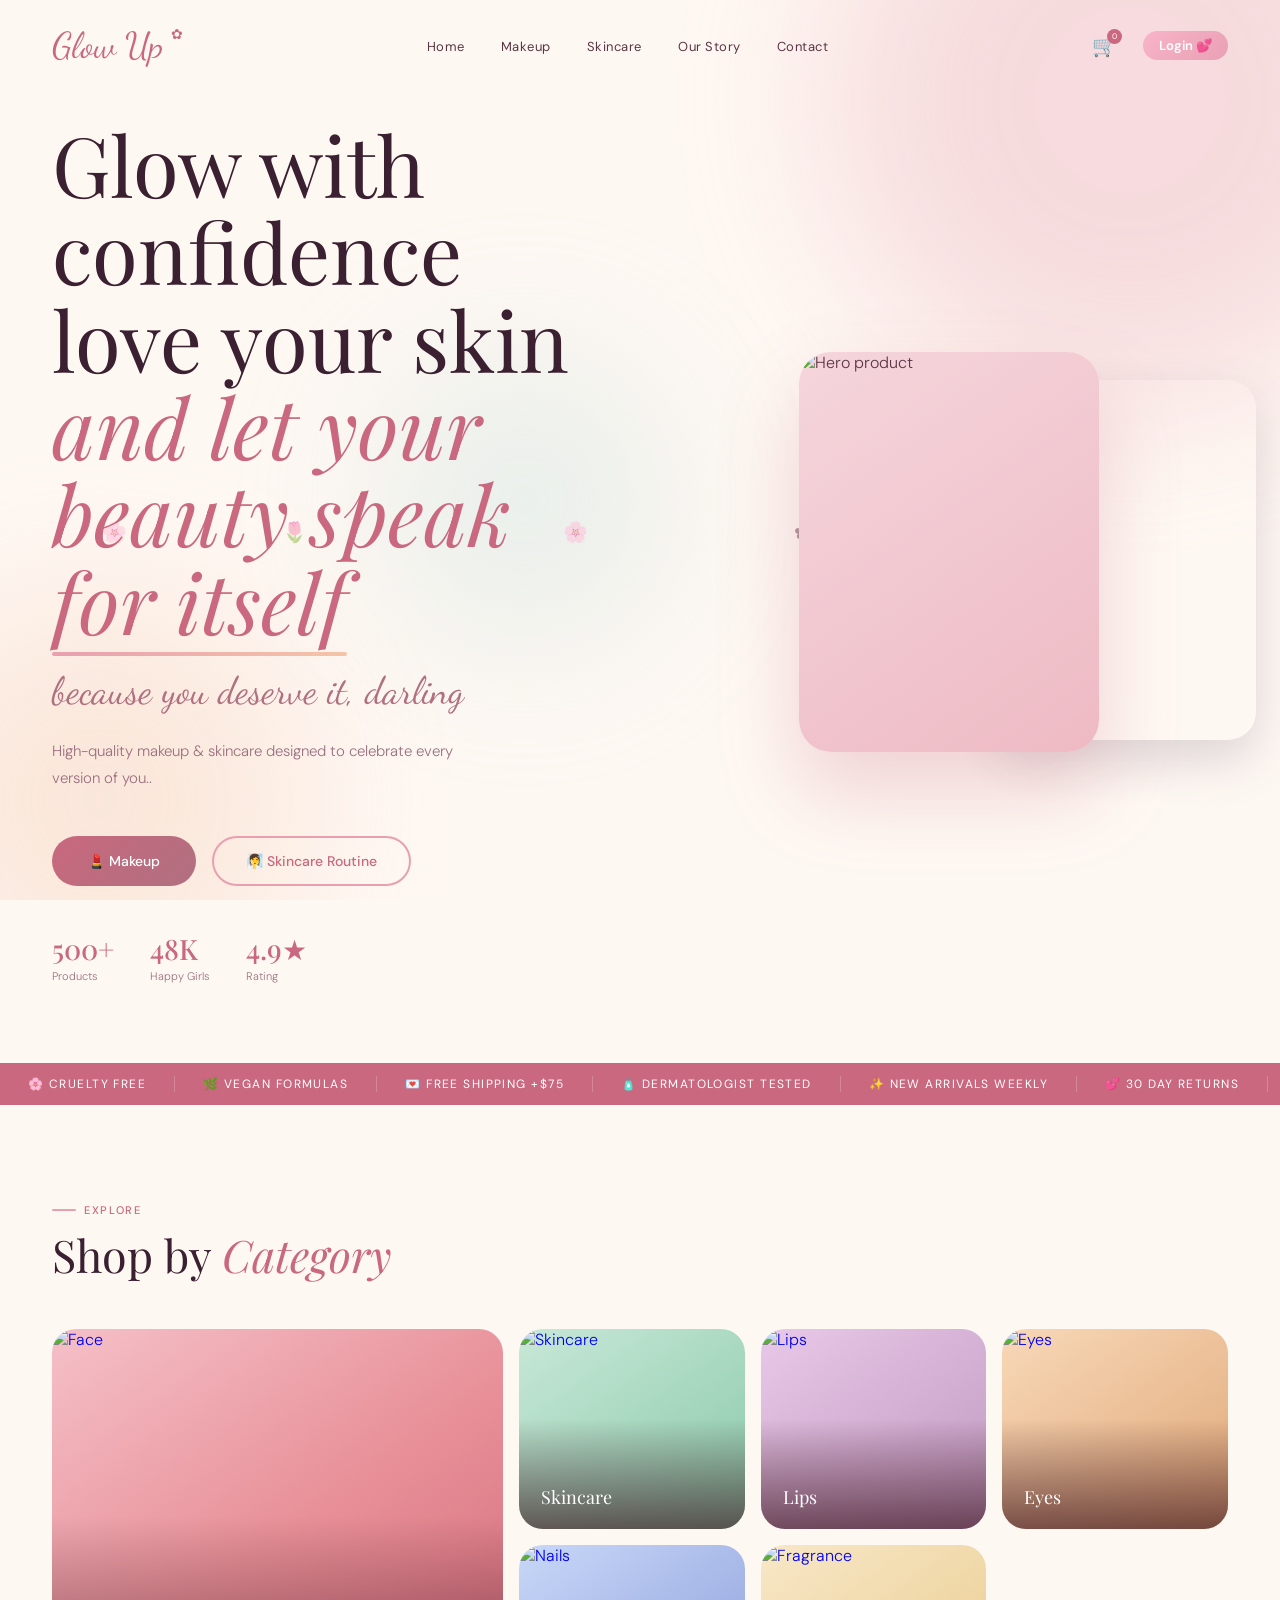
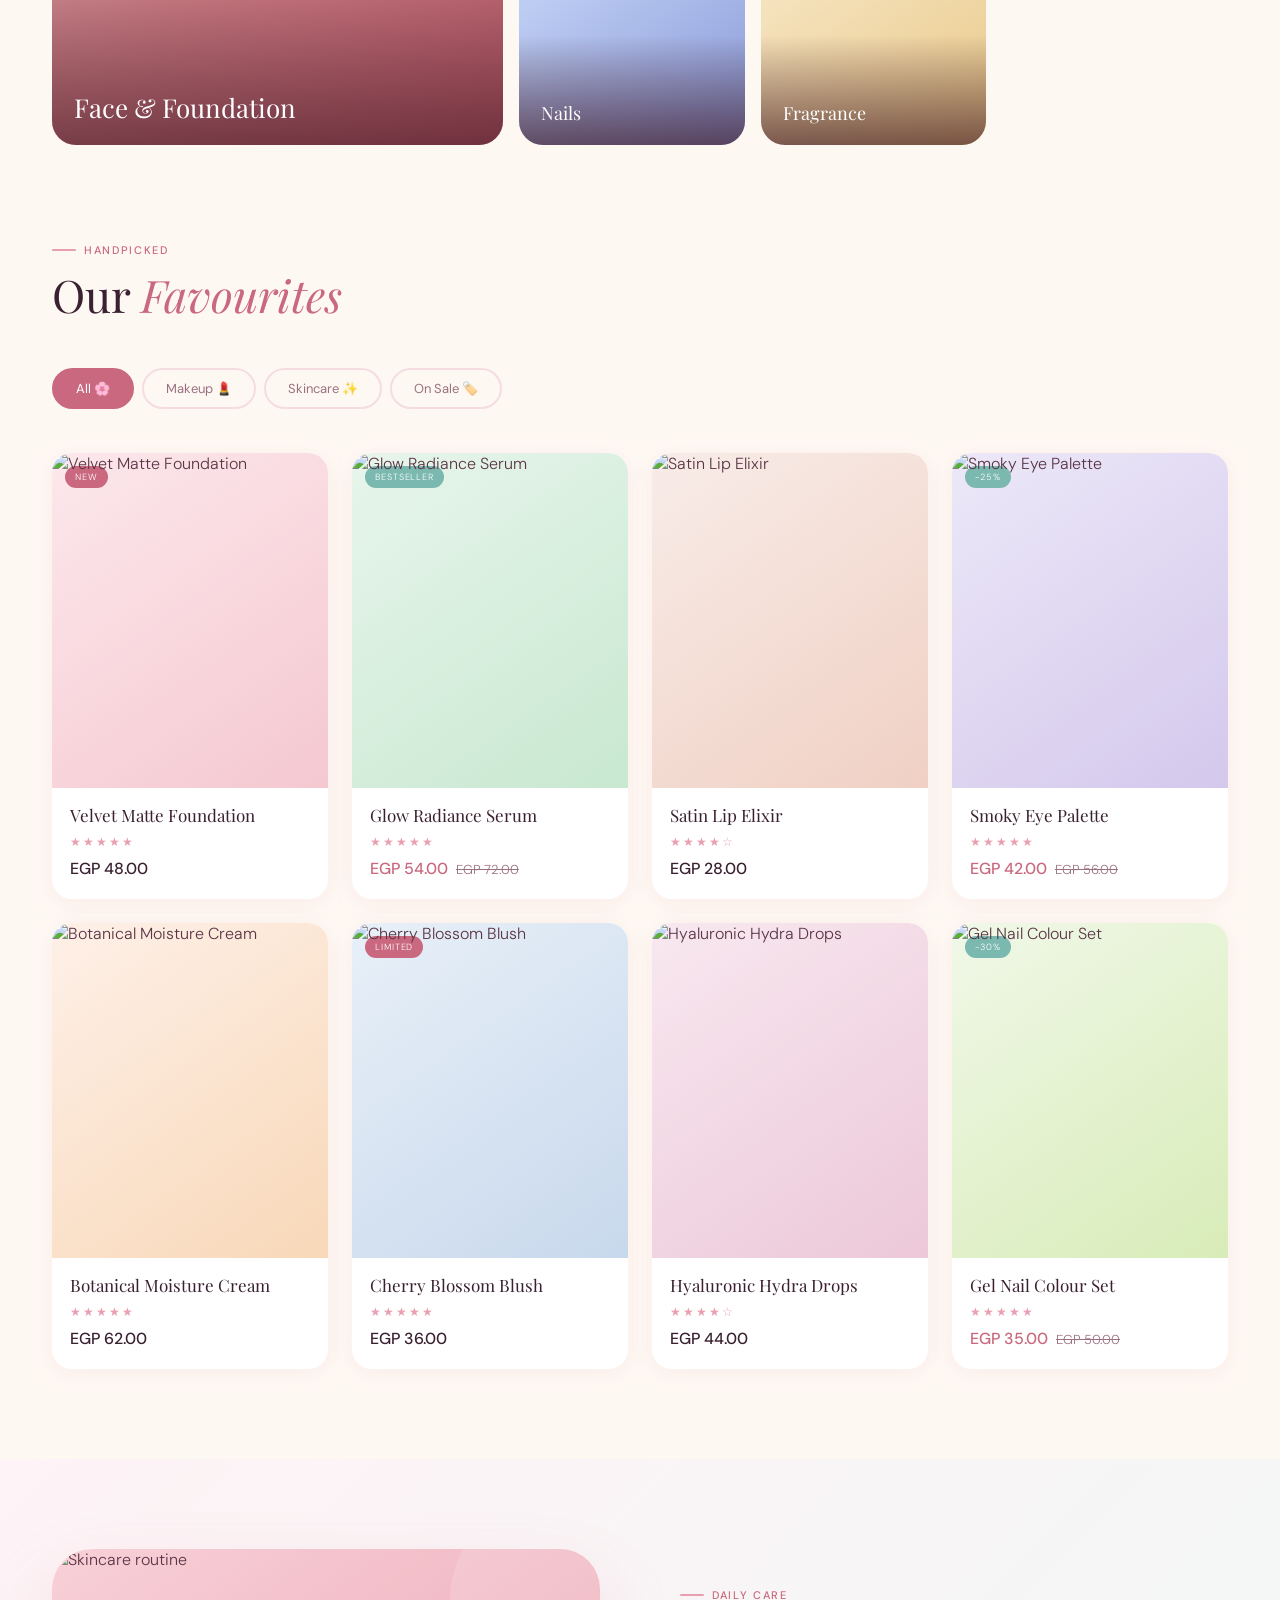
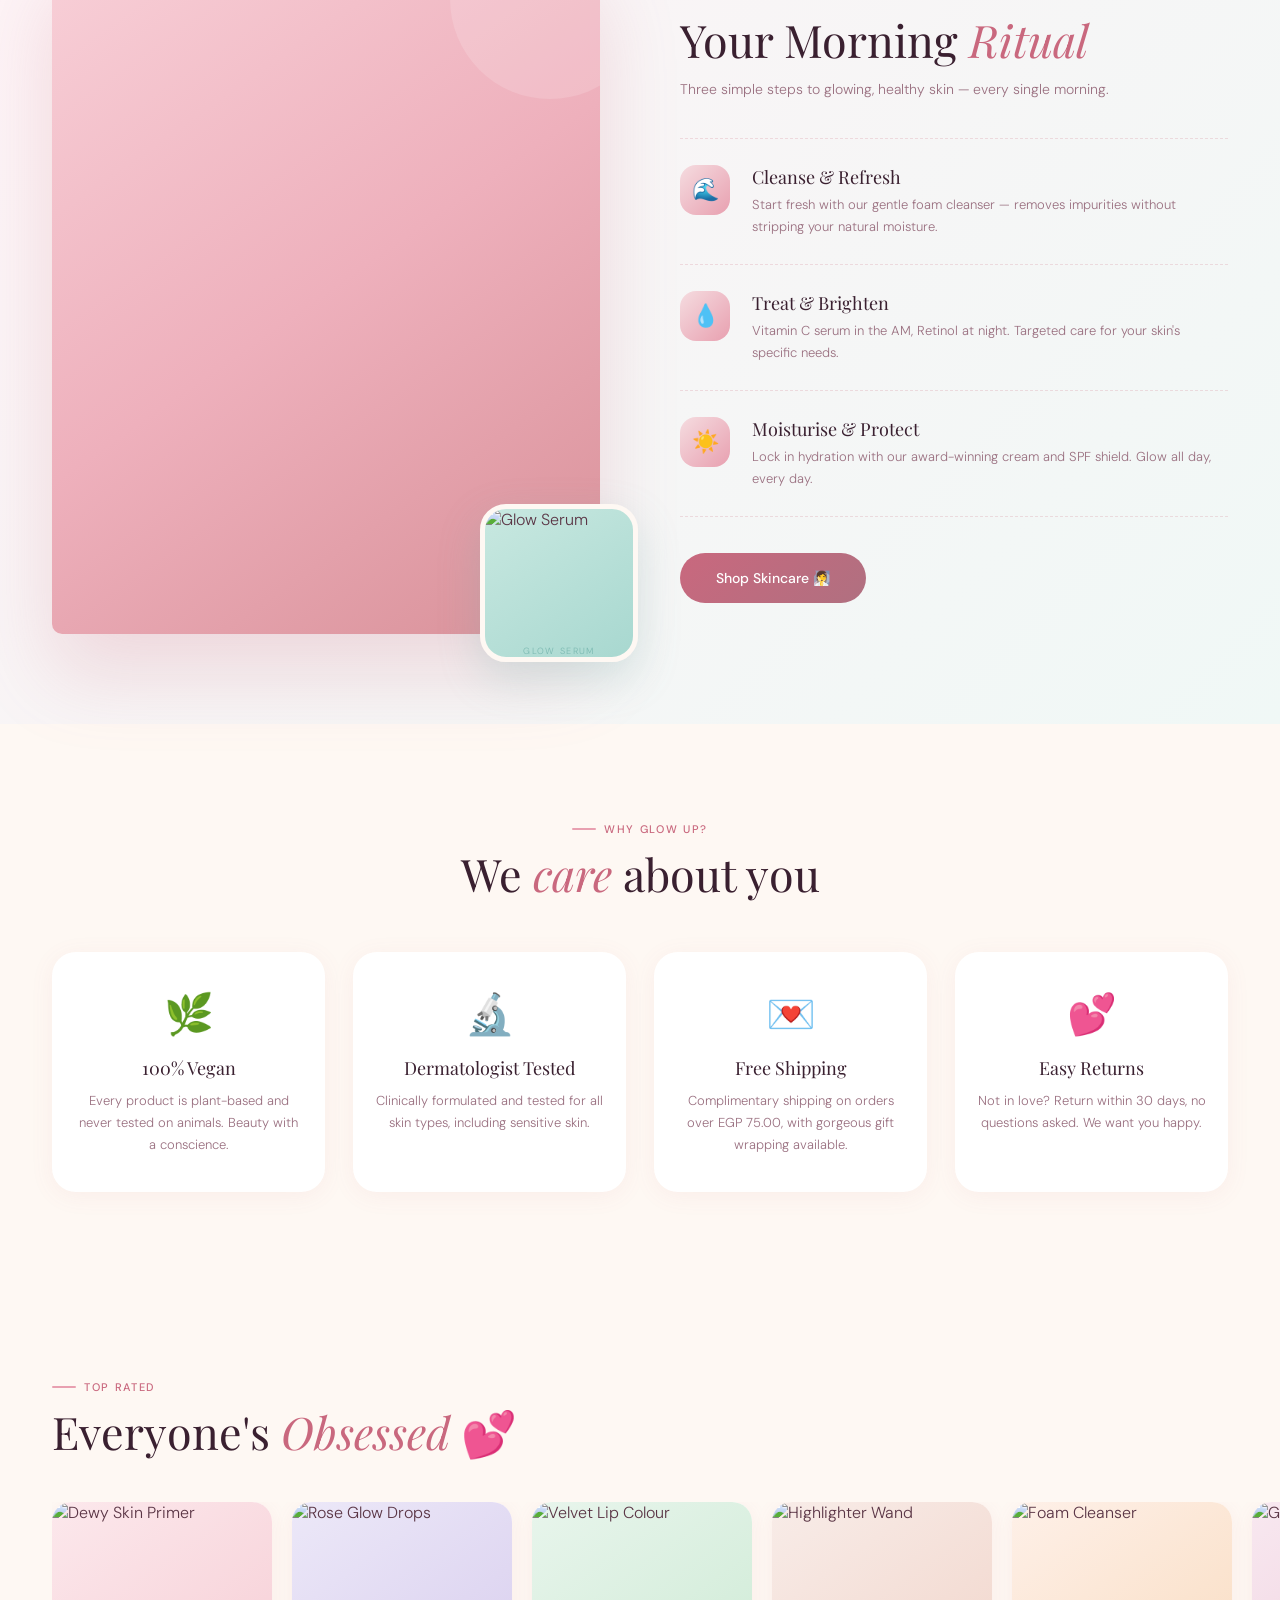
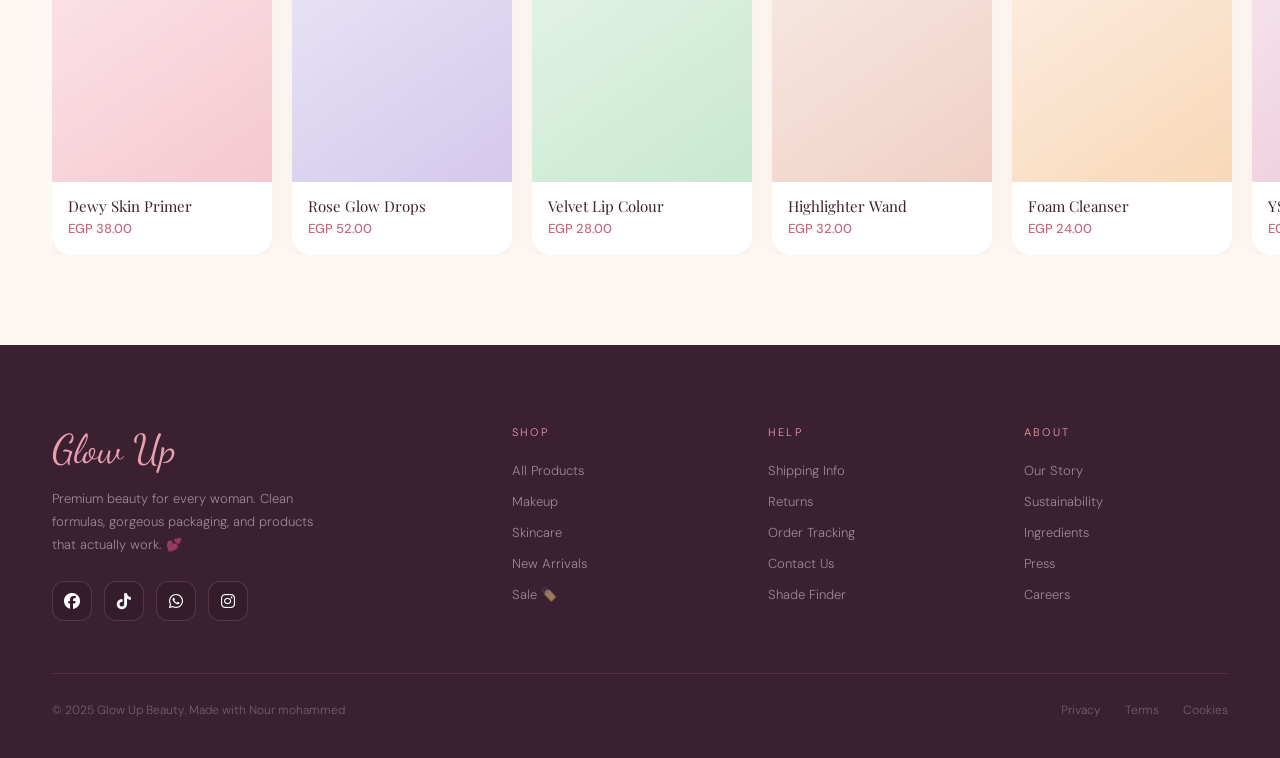
==== commit 07fe3881: "Add files via upload" ====
--- a/index.html
+++ b/index.html
@@ -11,6 +11,41 @@
     <link rel="stylesheet" href="css/home.css">
     <link rel="stylesheet" href="https://cdnjs.cloudflare.com/ajax/libs/font-awesome/6.5.0/css/all.min.css">
 
+
+<style>
+/* ── Shared Navbar User ── */
+#navUserArea { display:inline-flex; align-items:center; }
+.btn-nav-login {
+  background: linear-gradient(135deg,#f8b4c8,#e8a0b4);
+  color:#fff; border:none; border-radius:20px;
+  padding:6px 16px; font-size:.82rem; font-weight:600;
+  text-decoration:none; cursor:pointer; margin-left:8px;
+  transition:opacity .2s;
+}
+.btn-nav-login:hover { opacity:.85; }
+.nav-user-menu {
+  position:relative; display:inline-block; margin-left:8px;
+}
+.nav-username {
+  background:linear-gradient(135deg,#f8b4c8,#e8a0b4);
+  color:#fff; border-radius:20px; padding:6px 14px;
+  font-size:.82rem; font-weight:600; cursor:pointer;
+  white-space:nowrap;
+}
+.nav-dropdown {
+  display:none; position:absolute; right:0; top:calc(100% + 6px);
+  background:#fff; border-radius:12px;
+  box-shadow:0 4px 20px rgba(0,0,0,.12);
+  min-width:150px; z-index:9999; overflow:hidden;
+}
+.nav-user-menu:hover .nav-dropdown { display:block; }
+.nav-dropdown a {
+  display:block; padding:10px 18px;
+  font-size:.85rem; color:#555; text-decoration:none;
+  transition:background .15s;
+}
+.nav-dropdown a:hover { background:#fdf0f4; color:#c96b8a; }
+</style>
 </head>
 
 <body>
@@ -32,9 +67,9 @@
             <li><a href="contact.html">Contact</a></li>
         </ul>
         <div class="nav-right">
-            <button class="nav-icon-btn" style="position:relative" onclick="window.location='cart.html'">🛒<span class="cart-dot" id="cartBadge">0</span></button>
-
-        </div>
+            <button class="nav-icon-btn" style="position:relative" onclick="window.location='Cart.html'">🛒<span class="cart-dot" id="cartBadge">0</span></button>
+        <div id="navUserArea"></div>
+    </div>
     </nav>
 
     <!-- HERO -->
@@ -542,6 +577,41 @@
         }
     </script>
      <script src="cart.js"></script>
+
+<script>
+/* ── GlowUp: Shared Navbar User State ── */
+(function () {
+  /* Cart badge */
+  var cart = JSON.parse(localStorage.getItem('glowup_cart') || '[]');
+  var badge = document.getElementById('cartBadge');
+  if (badge) badge.textContent = cart.reduce(function(s,i){ return s + i.qty; }, 0);
+
+  /* User area */
+  var user = JSON.parse(localStorage.getItem('glowup_user') || 'null');
+  var area = document.getElementById('navUserArea');
+  if (!area) return;
+
+  if (user) {
+    var adminLink = user.role === 'admin' ? '<a href="Admin.html">Dashboard 📊</a>' : '';
+    area.innerHTML =
+      '<div class="nav-user-menu">' +
+        '<span class="nav-username">👤 ' + user.name + '</span>' +
+        '<div class="nav-dropdown">' +
+          adminLink +
+          '<a href="Account.html">My Account 👤</a>' +
+          '<a href="#" onclick="glowLogout();return false;">Logout 👋</a>' +
+        '</div>' +
+      '</div>';
+  } else {
+    area.innerHTML = '<a href="Auth.html" class="btn-nav-login">Login 💕</a>';
+  }
+})();
+
+function glowLogout() {
+  localStorage.removeItem('glowup_user');
+  window.location.href = 'index.html';
+}
+</script>
 </body>
 
 </html>
